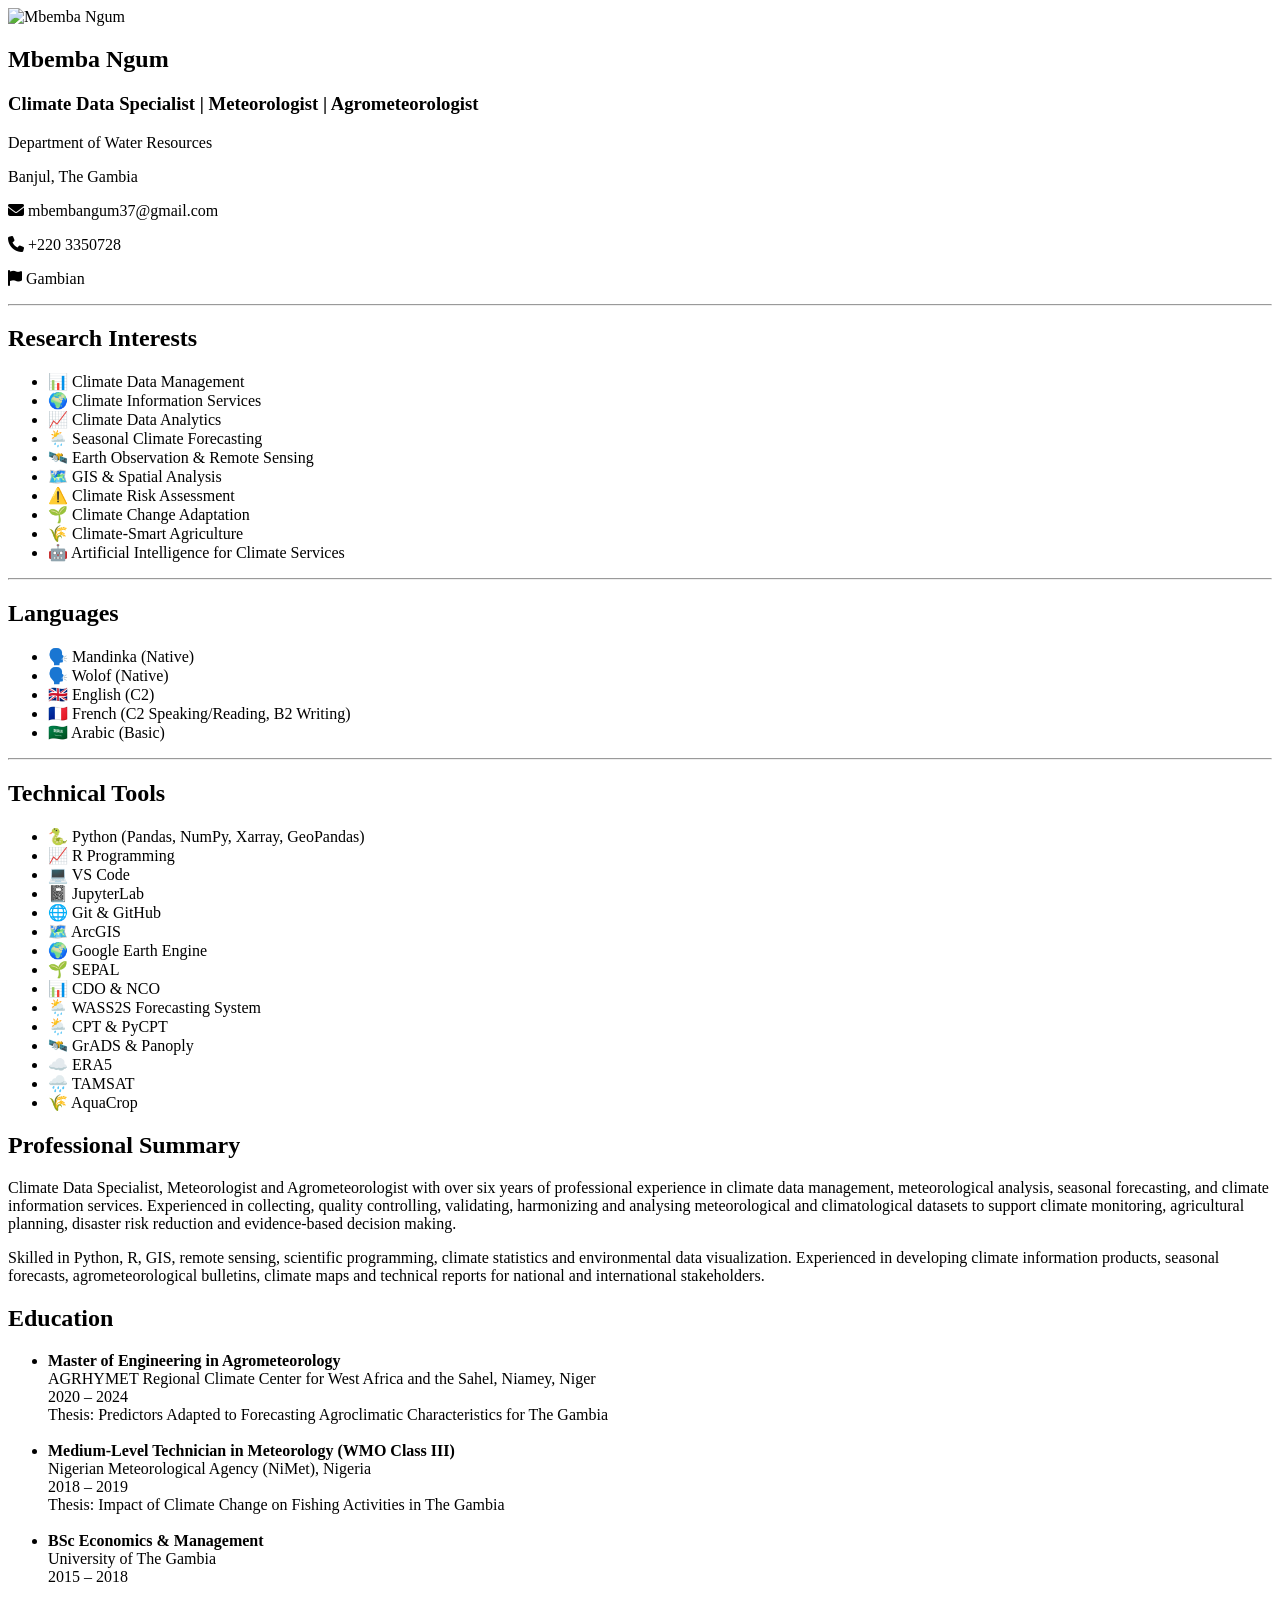
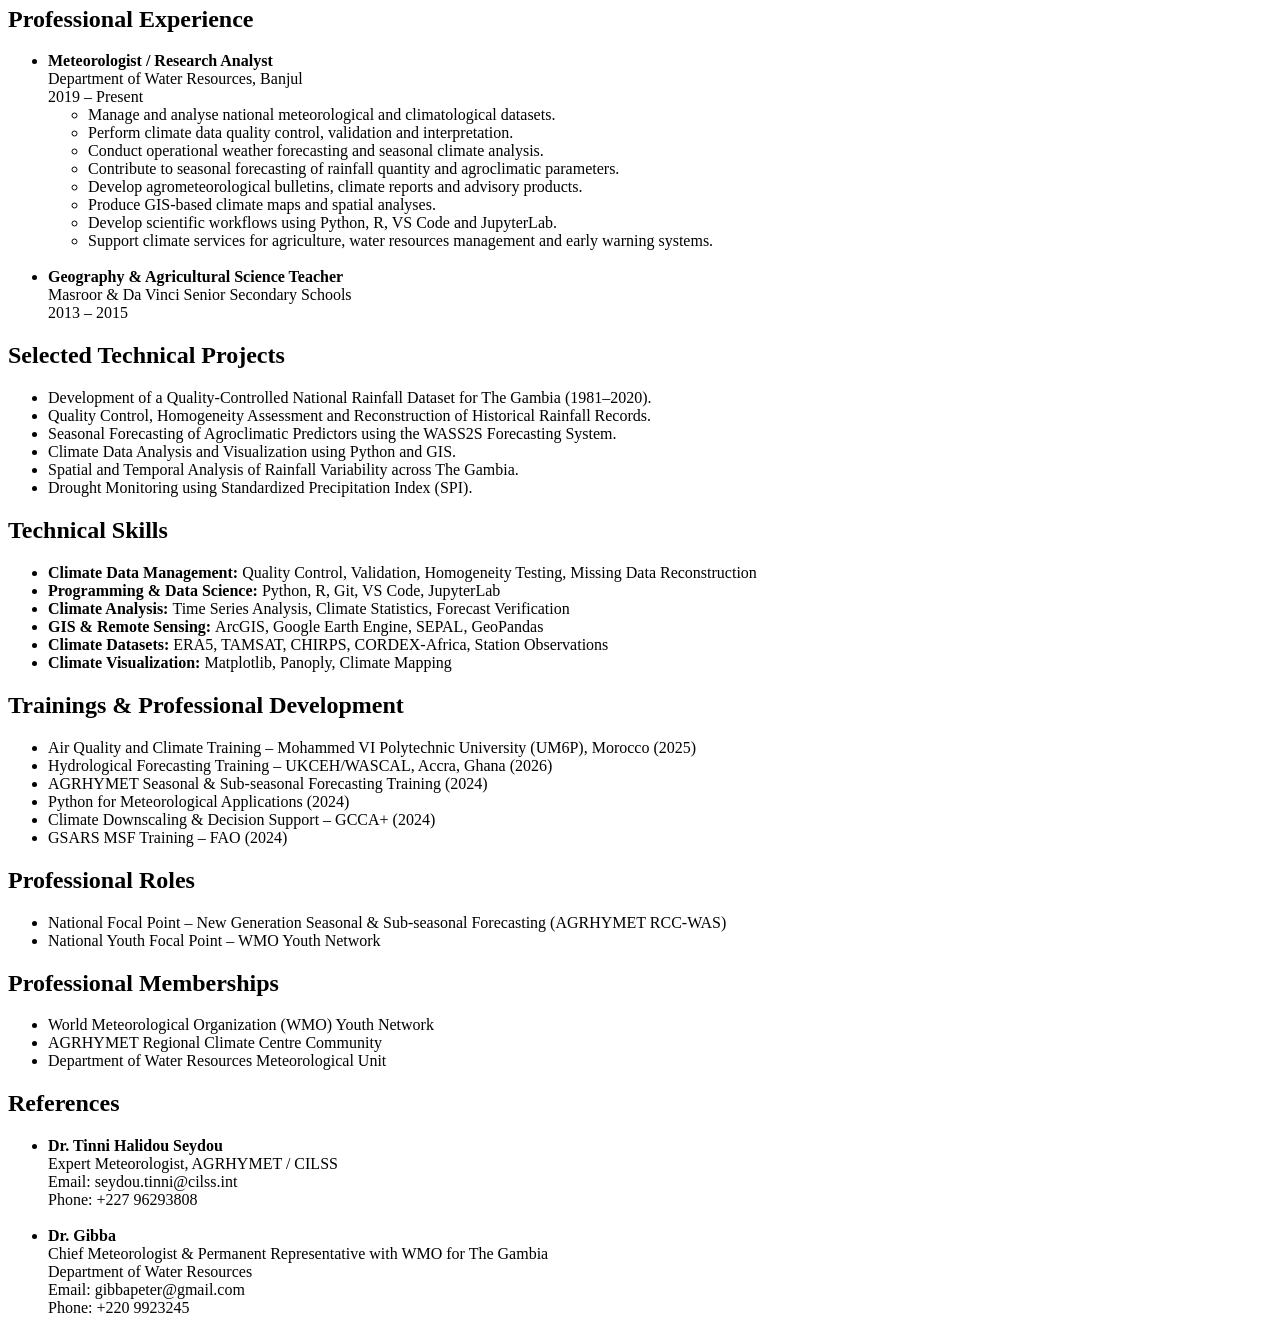
==== 7-mbemba/index.html @ 23b4d5d6 "Update CV for Climate Data Specialist application" ====
<!DOCTYPE html>
<html lang="en">

<head>

<meta charset="UTF-8">
<meta name="viewport" content="width=device-width, initial-scale=1.0">

<title>Mbemba Ngum | Climate Data Specialist | Meteorologist</title>

<link rel="stylesheet" href="style.css">

<link rel="stylesheet"
href="https://cdnjs.cloudflare.com/ajax/libs/font-awesome/6.4.2/css/all.min.css">

</head>


<body>


<div class="container">


<!-- ================= SIDEBAR ================= -->


<aside class="sidebar">


<img src="Pic.jpg" alt="Mbemba Ngum" class="profile-img">


<h2>Mbemba Ngum</h2>

<h3>
Climate Data Specialist | Meteorologist | Agrometeorologist
</h3>


<p>
Department of Water Resources
</p>

<p>
Banjul, The Gambia
</p>


<p>
<i class="fa fa-envelope"></i>
mbembangum37@gmail.com
</p>


<p>
<i class="fa fa-phone"></i>
+220 3350728
</p>


<p>
<i class="fa fa-flag"></i>
Gambian
</p>


<hr>



<h2>Research Interests</h2>


<ul>

<li>📊 Climate Data Management</li>

<li>🌍 Climate Information Services</li>

<li>📈 Climate Data Analytics</li>

<li>🌦️ Seasonal Climate Forecasting</li>

<li>🛰️ Earth Observation & Remote Sensing</li>

<li>🗺️ GIS & Spatial Analysis</li>

<li>⚠️ Climate Risk Assessment</li>

<li>🌱 Climate Change Adaptation</li>

<li>🌾 Climate-Smart Agriculture</li>

<li>🤖 Artificial Intelligence for Climate Services</li>

</ul>



<hr>



<h2>Languages</h2>


<ul>

<li>🗣️ Mandinka (Native)</li>

<li>🗣️ Wolof (Native)</li>

<li>🇬🇧 English (C2)</li>

<li>🇫🇷 French (C2 Speaking/Reading, B2 Writing)</li>

<li>🇸🇦 Arabic (Basic)</li>

</ul>



<hr>



<h2>Technical Tools</h2>


<ul>

<li>🐍 Python (Pandas, NumPy, Xarray, GeoPandas)</li>

<li>📈 R Programming</li>

<li>💻 VS Code</li>

<li>📓 JupyterLab</li>

<li>🌐 Git & GitHub</li>

<li>🗺️ ArcGIS</li>

<li>🌍 Google Earth Engine</li>

<li>🌱 SEPAL</li>

<li>📊 CDO & NCO</li>

<li>🌦️ WASS2S Forecasting System</li>

<li>🌦️ CPT & PyCPT</li>

<li>🛰️ GrADS & Panoply</li>

<li>☁️ ERA5</li>

<li>🌧️ TAMSAT</li>

<li>🌾 AquaCrop</li>

</ul>



</aside>





<!-- ================= MAIN CONTENT ================= -->


<main class="content">



<section>


<h1>Professional Summary</h1>


<p>

Climate Data Specialist, Meteorologist and Agrometeorologist with over six years of professional experience in climate data management, meteorological analysis, seasonal forecasting, and climate information services.

Experienced in collecting, quality controlling, validating, harmonizing and analysing meteorological and climatological datasets to support climate monitoring, agricultural planning, disaster risk reduction and evidence-based decision making.

</p>


<p>

Skilled in Python, R, GIS, remote sensing, scientific programming, climate statistics and environmental data visualization. Experienced in developing climate information products, seasonal forecasts, agrometeorological bulletins, climate maps and technical reports for national and international stakeholders.

</p>


</section>





<section>


<h1>Education</h1>


<ul>


<li>

<strong>
Master of Engineering in Agrometeorology
</strong>

<br>

AGRHYMET Regional Climate Center for West Africa and the Sahel,
Niamey, Niger

<br>

2020 – 2024

<br>

Thesis:
Predictors Adapted to Forecasting Agroclimatic Characteristics for The Gambia

</li>



<br>



<li>

<strong>
Medium-Level Technician in Meteorology (WMO Class III)
</strong>

<br>

Nigerian Meteorological Agency (NiMet), Nigeria

<br>

2018 – 2019

<br>

Thesis:
Impact of Climate Change on Fishing Activities in The Gambia

</li>



<br>



<li>

<strong>
BSc Economics & Management
</strong>

<br>

University of The Gambia

<br>

2015 – 2018

</li>


</ul>


</section>






<section>


<h1>Professional Experience</h1>


<ul>


<li>


<strong>
Meteorologist / Research Analyst
</strong>


<br>


Department of Water Resources, Banjul

<br>

2019 – Present



<ul>


<li>
Manage and analyse national meteorological and climatological datasets.
</li>


<li>
Perform climate data quality control, validation and interpretation.
</li>


<li>
Conduct operational weather forecasting and seasonal climate analysis.
</li>


<li>
Contribute to seasonal forecasting of rainfall quantity and agroclimatic parameters.
</li>


<li>
Develop agrometeorological bulletins, climate reports and advisory products.
</li>


<li>
Produce GIS-based climate maps and spatial analyses.
</li>


<li>
Develop scientific workflows using Python, R, VS Code and JupyterLab.
</li>


<li>
Support climate services for agriculture, water resources management and early warning systems.
</li>


</ul>


</li>



<br>



<li>


<strong>
Geography & Agricultural Science Teacher
</strong>


<br>

Masroor & Da Vinci Senior Secondary Schools

<br>

2013 – 2015


</li>


</ul>


</section>






<section>


<h1>Selected Technical Projects</h1>


<ul>


<li>
Development of a Quality-Controlled National Rainfall Dataset for The Gambia (1981–2020).
</li>


<li>
Quality Control, Homogeneity Assessment and Reconstruction of Historical Rainfall Records.
</li>


<li>
Seasonal Forecasting of Agroclimatic Predictors using the WASS2S Forecasting System.
</li>


<li>
Climate Data Analysis and Visualization using Python and GIS.
</li>


<li>
Spatial and Temporal Analysis of Rainfall Variability across The Gambia.
</li>


<li>
Drought Monitoring using Standardized Precipitation Index (SPI).
</li>


</ul>


</section>






<section>


<h1>Technical Skills</h1>


<ul>


<li>
<strong>
Climate Data Management:
</strong>
Quality Control, Validation, Homogeneity Testing, Missing Data Reconstruction
</li>



<li>
<strong>
Programming & Data Science:
</strong>
Python, R, Git, VS Code, JupyterLab
</li>



<li>
<strong>
Climate Analysis:
</strong>
Time Series Analysis, Climate Statistics, Forecast Verification
</li>



<li>
<strong>
GIS & Remote Sensing:
</strong>
ArcGIS, Google Earth Engine, SEPAL, GeoPandas
</li>



<li>
<strong>
Climate Datasets:
</strong>
ERA5, TAMSAT, CHIRPS, CORDEX-Africa, Station Observations
</li>



<li>
<strong>
Climate Visualization:
</strong>
Matplotlib, Panoply, Climate Mapping
</li>


</ul>


</section>






<section>


<h1>Trainings & Professional Development</h1>


<ul>


<li>
Air Quality and Climate Training – Mohammed VI Polytechnic University (UM6P), Morocco (2025)
</li>


<li>
Hydrological Forecasting Training – UKCEH/WASCAL, Accra, Ghana (2026)
</li>


<li>
AGRHYMET Seasonal & Sub-seasonal Forecasting Training (2024)
</li>


<li>
Python for Meteorological Applications (2024)
</li>


<li>
Climate Downscaling & Decision Support – GCCA+ (2024)
</li>


<li>
GSARS MSF Training – FAO (2024)
</li>


</ul>


</section>






<section>


<h1>Professional Roles</h1>


<ul>


<li>
National Focal Point – New Generation Seasonal & Sub-seasonal Forecasting (AGRHYMET RCC-WAS)
</li>


<li>
National Youth Focal Point – WMO Youth Network
</li>


</ul>


</section>






<section>


<h1>Professional Memberships</h1>


<ul>


<li>
World Meteorological Organization (WMO) Youth Network
</li>


<li>
AGRHYMET Regional Climate Centre Community
</li>


<li>
Department of Water Resources Meteorological Unit
</li>


</ul>


</section>






<section>


<h1>References</h1>


<ul>


<li>

<strong>
Dr. Tinni Halidou Seydou
</strong>

<br>

Expert Meteorologist, AGRHYMET / CILSS

<br>

Email: seydou.tinni@cilss.int

<br>

Phone: +227 96293808

</li>



<br>



<li>

<strong>
Dr. Gibba
</strong>

<br>

Chief Meteorologist & Permanent Representative with WMO for The Gambia

<br>

Department of Water Resources

<br>

Email: gibbapeter@gmail.com

<br>

Phone: +220 9923245

</li>


</ul>


</section>



</main>



</div>


</body>


</html>
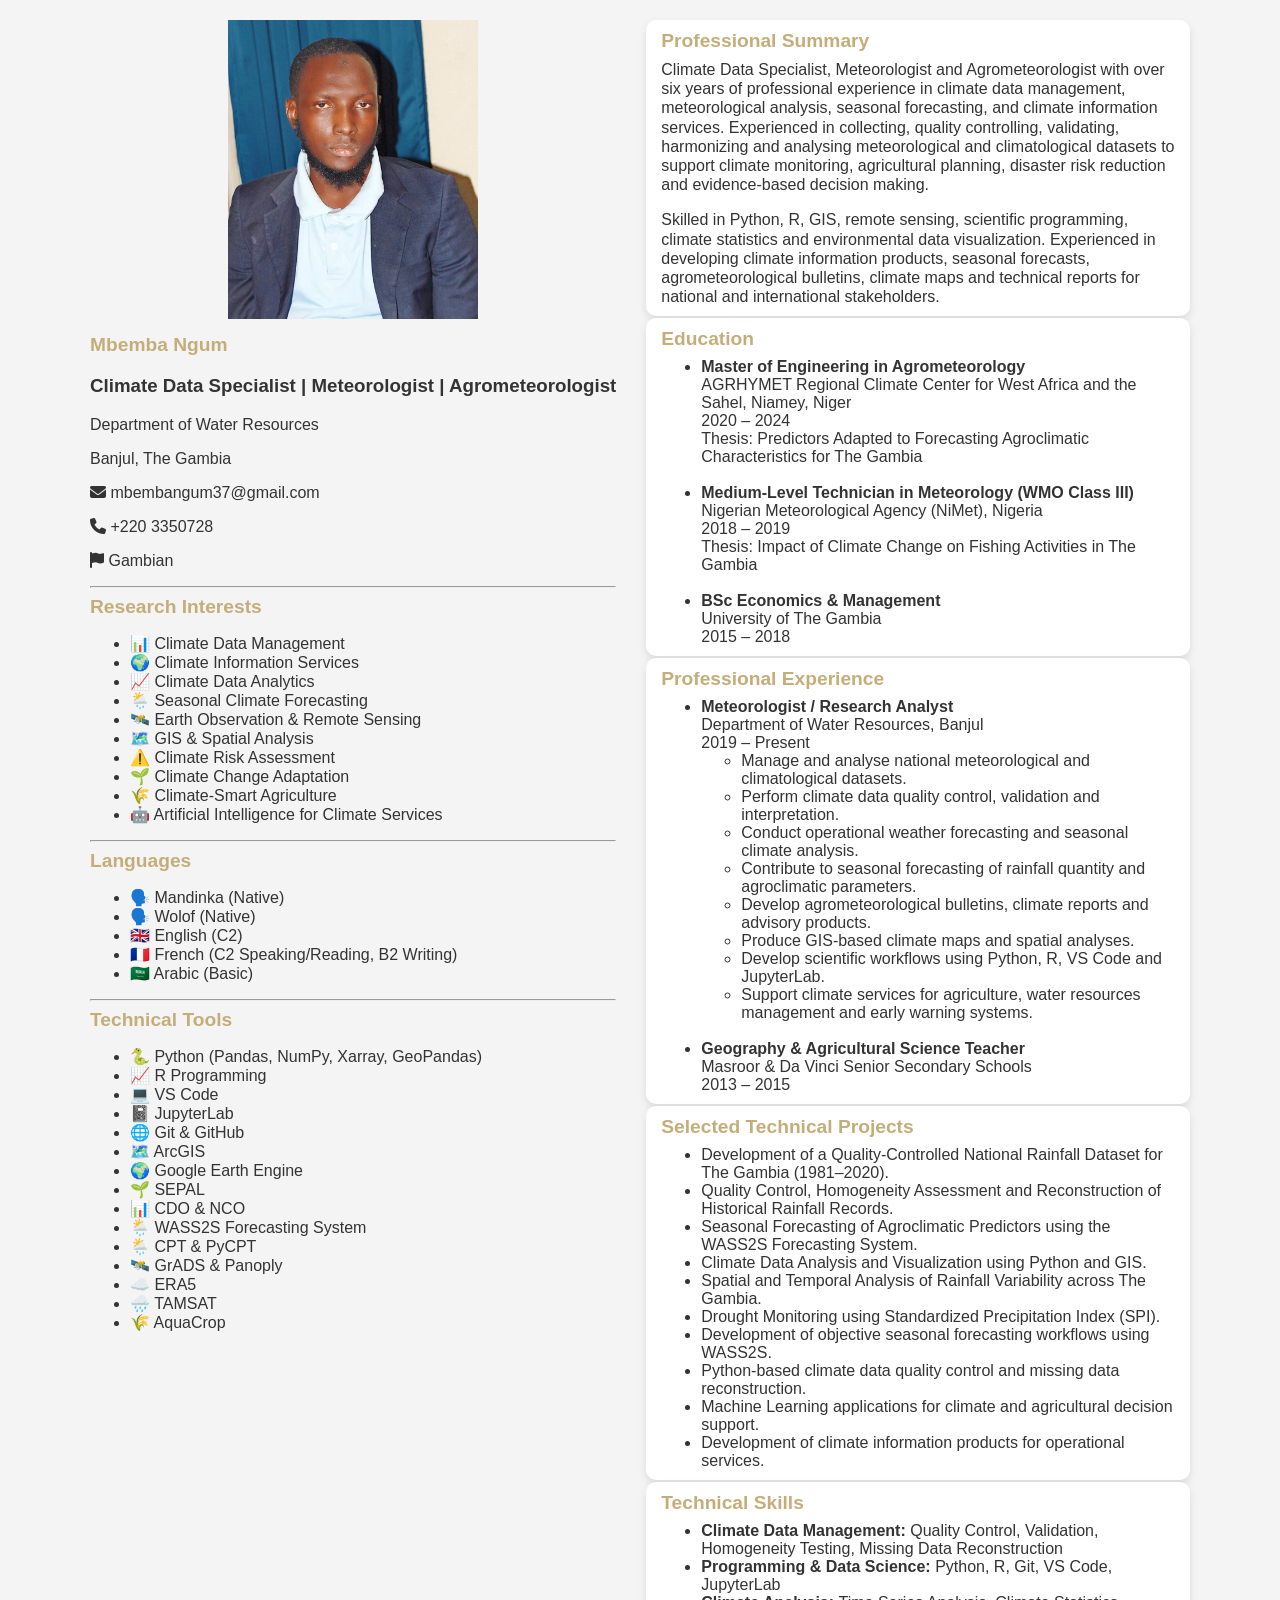
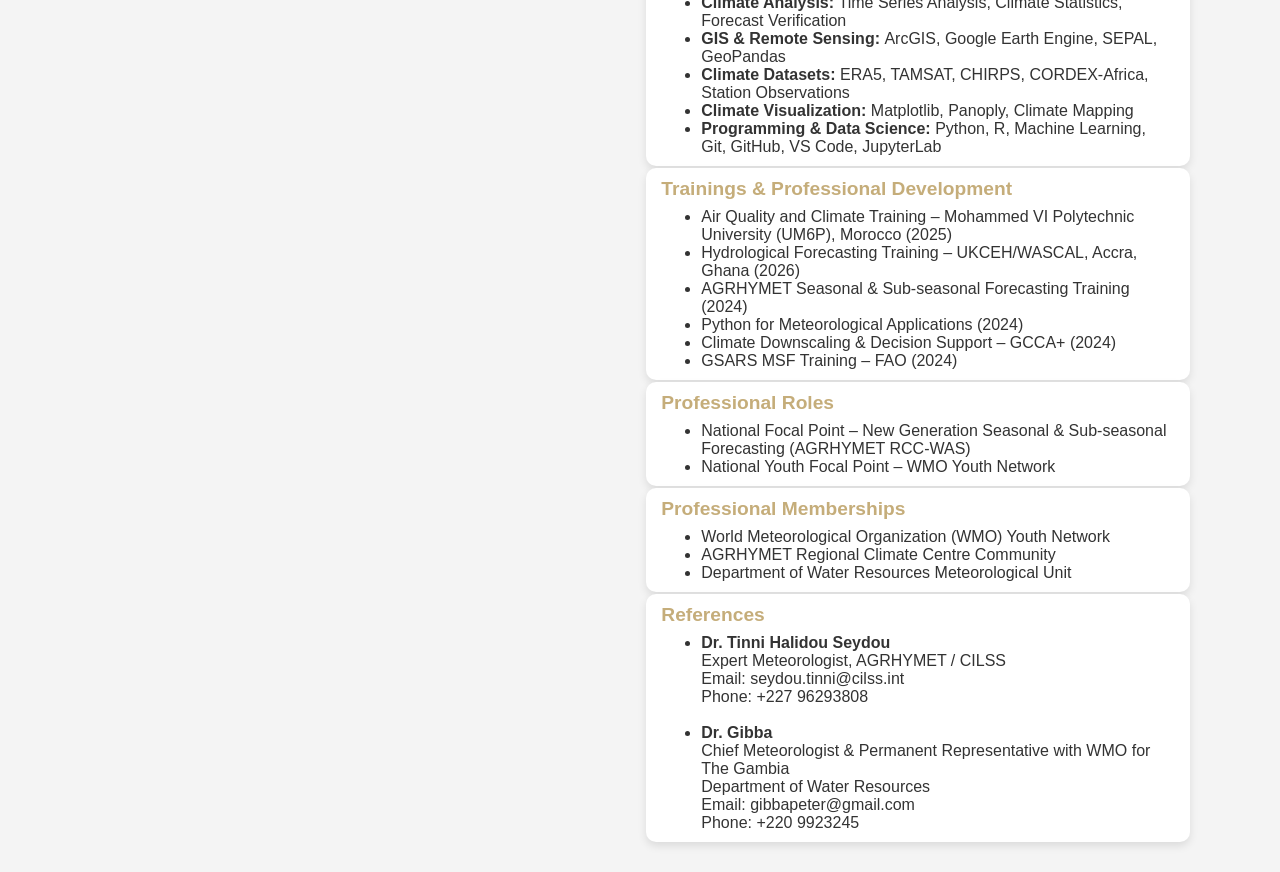
==== commit 6f56caf8: "n" ====
--- a/7-mbemba/index.html
+++ b/7-mbemba/index.html
@@ -446,6 +446,21 @@
 Drought Monitoring using Standardized Precipitation Index (SPI).
 </li>
 
+<li>
+Development of objective seasonal forecasting workflows using WASS2S.
+</li>
+
+<li>
+Python-based climate data quality control and missing data reconstruction.
+</li>
+
+<li>
+Machine Learning applications for climate and agricultural decision support.
+</li>
+
+<li>
+Development of climate information products for operational services.
+</li>
 
 </ul>
 
@@ -519,6 +534,11 @@
 </li>
 
 
+<li>
+<strong>Programming & Data Science:</strong>
+Python, R, Machine Learning, Git, GitHub, VS Code, JupyterLab
+</li>
+
 </ul>
 
 
@@ -701,6 +721,7 @@
 </li>
 
 
+
 </ul>
 
 
--- a/7-mbemba/style.css
+++ b/7-mbemba/style.css
@@ -0,0 +1,383 @@
+/* Global Styling */
+body {
+    font-family: 'Poppins', sans-serif;
+    margin: 0;
+    padding: 0;
+    background-color: #f4f4f4;
+    color: #333;
+}
+
+/* Container Layout */
+.container {
+    display: flex;
+    max-width: 1100px;
+    margin: auto;
+    padding: 20px;
+}
+
+/* Left Profile Section */
+.profile {
+    background: white;
+    padding: 30px;
+    border-radius: 10px;
+    box-shadow: 0px 4px 8px rgba(0, 0, 0, 0.1);
+    text-align: center;
+    width: 25%;
+    min-width: 250px;
+}
+
+.profile-img {
+    width: 100%;
+    max-width: 250px;
+    height: auto;
+    object-fit: cover;
+    display: block;
+    margin: 0 auto 15px;
+} 
+
+.profile h2 {
+    margin: 10px 0;
+    font-size: 1.5em;
+}
+
+.profile h3 {
+    font-size: 1.1em;
+    color: #555;
+}
+
+.profile p {
+    font-size: 0.9em;
+    color: #777;
+}
+
+/* Icons */
+.icons a {
+    font-size: 1.5em;
+    margin: 10px;
+    color: #0073e6;
+    text-decoration: none;
+}
+
+.icons a:hover {
+    color: #005bb5;
+}
+
+/* CV Download Button */
+.cv-btn {
+    color: #0073e6 !important; /* Blue text */
+    text-decoration: none !important; /* No underline by default */
+    font-weight: bold; /* Make it stand out */
+    font-size: 2em !important; /* Increase font size */
+    background: none !important; /* Remove any background */
+    padding: 0 !important; /* Remove padding */
+    border: none !important; /* No border */
+    display: inline; /* Behave like a normal link */
+    margin-top: 5px !important; /* Reduce space between email and CV */
+}
+
+.cv-btn:hover {
+    color: #005bb5 !important; /* Darker blue on hover */
+    text-decoration: underline !important; /* Underline on hover */
+}
+
+
+/* Right Content Section */
+.content {
+    flex: 1.5;
+    flex-grow: 2;
+    margin-left: 30px;
+}
+
+/* Section Styling */
+section {
+    background: white;
+    padding: 10px 15px;
+    margin-bottom: 10px;
+    border-radius: 10px;
+    box-shadow: 0px 4px 8px rgba(0, 0, 0, 0.1);
+}
+
+
+/* Text Styling */
+.content p {
+    line-height: 1.2;
+    margin-bottom: 3px;
+}
+
+.about p {
+    margin-bottom: 0px !important;
+    padding-bottom: 0px !important;
+    line-height: 1.1;
+}
+
+.about {
+    padding-bottom: 5px !important;
+}
+
+/* Section Titles */
+h1, h2 {
+    font-size: 1.2em;
+    margin-top: 0;
+    margin-bottom: 8px;
+    /* color: #008E97 !important; */
+    /* color: #9d4a74 !important; */
+    /* color: #af138a !important;  */
+    /* color: #9d9a9b !important; */
+    /* color: #cf9b39 !important;  */
+    /* color: #afaa9f !important;  */
+    color: #c5ad7a !important;
+
+}
+
+/* Interests Section */
+.interests-list {
+    display: flex;
+    flex-wrap: wrap;
+    gap: 5px 12px;
+    list-style-type: none;
+    padding: 0;
+}
+
+.interests-list li {
+    display: flex;
+    align-items: center;
+    white-space: nowrap;
+    padding: 1px 8px;
+    flex: 0 1 auto;
+}
+
+/* Reduced Spacing */
+.interests p,
+.affiliations p,
+.education p {
+    line-height: 1.2;
+    padding: 2px 0;
+    margin: 0;
+    word-wrap: break-word;
+}
+.interests-list li {
+    line-height: 1.2;
+    padding: 2px 0;
+}
+
+
+
+.affiliations,
+.education {
+    padding-bottom: 10px;
+}
+
+/* Email Styling */
+.email {
+    font-size: 0.9em;
+    color: #555;
+    margin-bottom: 5px !important; /* Reduce space below the email */
+}
+
+/* Publications Section */
+.publications {
+    background: white;
+    padding: 8px 15px;
+    margin-bottom: 10px;
+    border-radius: 10px;
+    box-shadow: 0px 4px 8px rgba(0, 0, 0, 0.1);
+}
+
+.publications h2 {
+    font-size: 1.2em;
+    color: #0073e6;
+    margin-bottom: 5px;
+}
+
+.publications ul {
+    list-style-type: none;
+    padding: 0;
+}
+
+.publications ul li {
+    padding: 2px 0;
+    line-height: 1.2;
+}
+
+/* Quote Styling */
+.quote {
+    font-family: "American Typewriter", serif !important;
+    font-size: 0.8em !important;
+    font-style: normal;
+    text-align: center;
+    color: #222;
+    margin-top: 10px;
+    padding: 8px 10px 4px 10px; /* reduced bottom padding */
+    line-height: 1.4 !important;
+    margin-bottom: 0 !important; /* remove extra margin */
+}
+
+.quote-author {
+    font-size: 1.0em !important;
+    font-weight: bold;
+    display: block;
+    margin-top: 2px;
+}
+
+/* Map Styling */
+.map-image {
+    width: 100%;
+    max-width: 250px;
+    display: block;
+    margin: 15px auto;
+    border-radius: 8px;
+    box-shadow: 0px 4px 8px rgba(0, 0, 0, 0.1);
+}
+
+/* CV Button */
+.cv-btn {
+    display: inline-block;
+    margin-top: 20px;
+    padding: 10px 15px;
+    background: #0073e6;
+    color: white;
+    border-radius: 5px;
+    text-decoration: none;
+    font-weight: bold;
+}
+
+.cv-btn:hover {
+    background: #005bb5;
+}
+
+/* GEE Apps Section */
+.gee-apps {
+    background: white;
+    padding: 8px 15px;
+    /* margin-top: -10px; */
+    margin-bottom: 10px;
+    border-radius: 10px;
+    box-shadow: 0px 4px 8px rgba(0, 0, 0, 0.1);
+}
+
+.gee-apps h2 {
+    font-size: 1.2em;
+    color: #0073e6;
+    margin-bottom: 5px;
+}
+
+.gee-apps ul {
+    list-style-type: none;
+    padding: 0;
+    margin: 0;
+}
+
+.gee-apps li {
+    padding: 2px 0;
+    line-height: 1.2;
+}
+
+.gee-apps li::before {
+    content: none;
+}
+
+/* Standardized Link Styling */
+a {
+    color: #0073e6 !important; /* Blue color */
+    text-decoration: none !important;
+    font-weight: normal;
+}
+
+a:hover {
+    color: #005bb5 !important;
+    text-decoration: underline !important;
+}
+
+/* Prevent visited links from turning purple */
+a:visited {
+    color: #0073e6 !important;
+    text-decoration: none !important;
+}
+
+/* Specific Sections */
+.affiliations a,
+.education a,
+.publications a,
+.gee-apps a {
+    color: #0073e6 !important;
+    font-weight: normal;
+}
+
+.affiliations a:hover,
+.education a:hover,
+.publications a:hover,
+.gee-apps a:hover {
+    color: #005bb5 !important;
+    text-decoration: underline !important;
+}
+
+
+/* Consistent spacing between section titles and first content */
+section > p:first-of-type,
+section > ul:first-of-type {
+    margin-top: 0px;
+}
+
+/* Consistent spacing below last content inside each section */
+section p:last-of-type,
+section ul:last-of-type,
+section li:last-of-type {
+    margin-bottom: 0; /* or 5px for a bit more spacing */
+}
+
+section + section {
+    margin-top: -8px;
+}
+
+
+
+.journey-title {
+    font-family: "American Typewriter", serif;
+    font-size: 1.3em;
+    font-style: normal;
+    text-align: center;
+    /* color: #9d9a9b !important;  */
+    /* color: #cf9b39 !important;  */
+    /* color: #afaa9f !important;  */
+    color: #c5ad7a !important;
+    margin-top: 25px;
+    margin-bottom: 10px;
+    font-weight: bold !important; /* Make it bold */
+}
+
+
+
+/* Fix alignment of skills section */
+.skills {
+  text-align: left !important;
+  margin-top: 20px;
+  padding-left: 10px;
+}
+
+.skills h2 {
+  text-align: left !important;
+  margin-bottom: 8px;
+}
+
+.skills ul {
+  padding-left: 15px;
+  list-style-type: disc;
+  font-size: 0.9em;
+}
+
+/* Fix alignment of the skills section inside the profile panel */
+.profile .skills {
+  text-align: left;
+  padding-left: 15px;
+  margin-top: 20px;
+}
+
+.profile .skills h2 {
+  text-align: left;
+  margin-bottom: 8px;
+}
+
+.profile .skills ul {
+  padding-left: 20px;
+  list-style-type: disc;
+}
